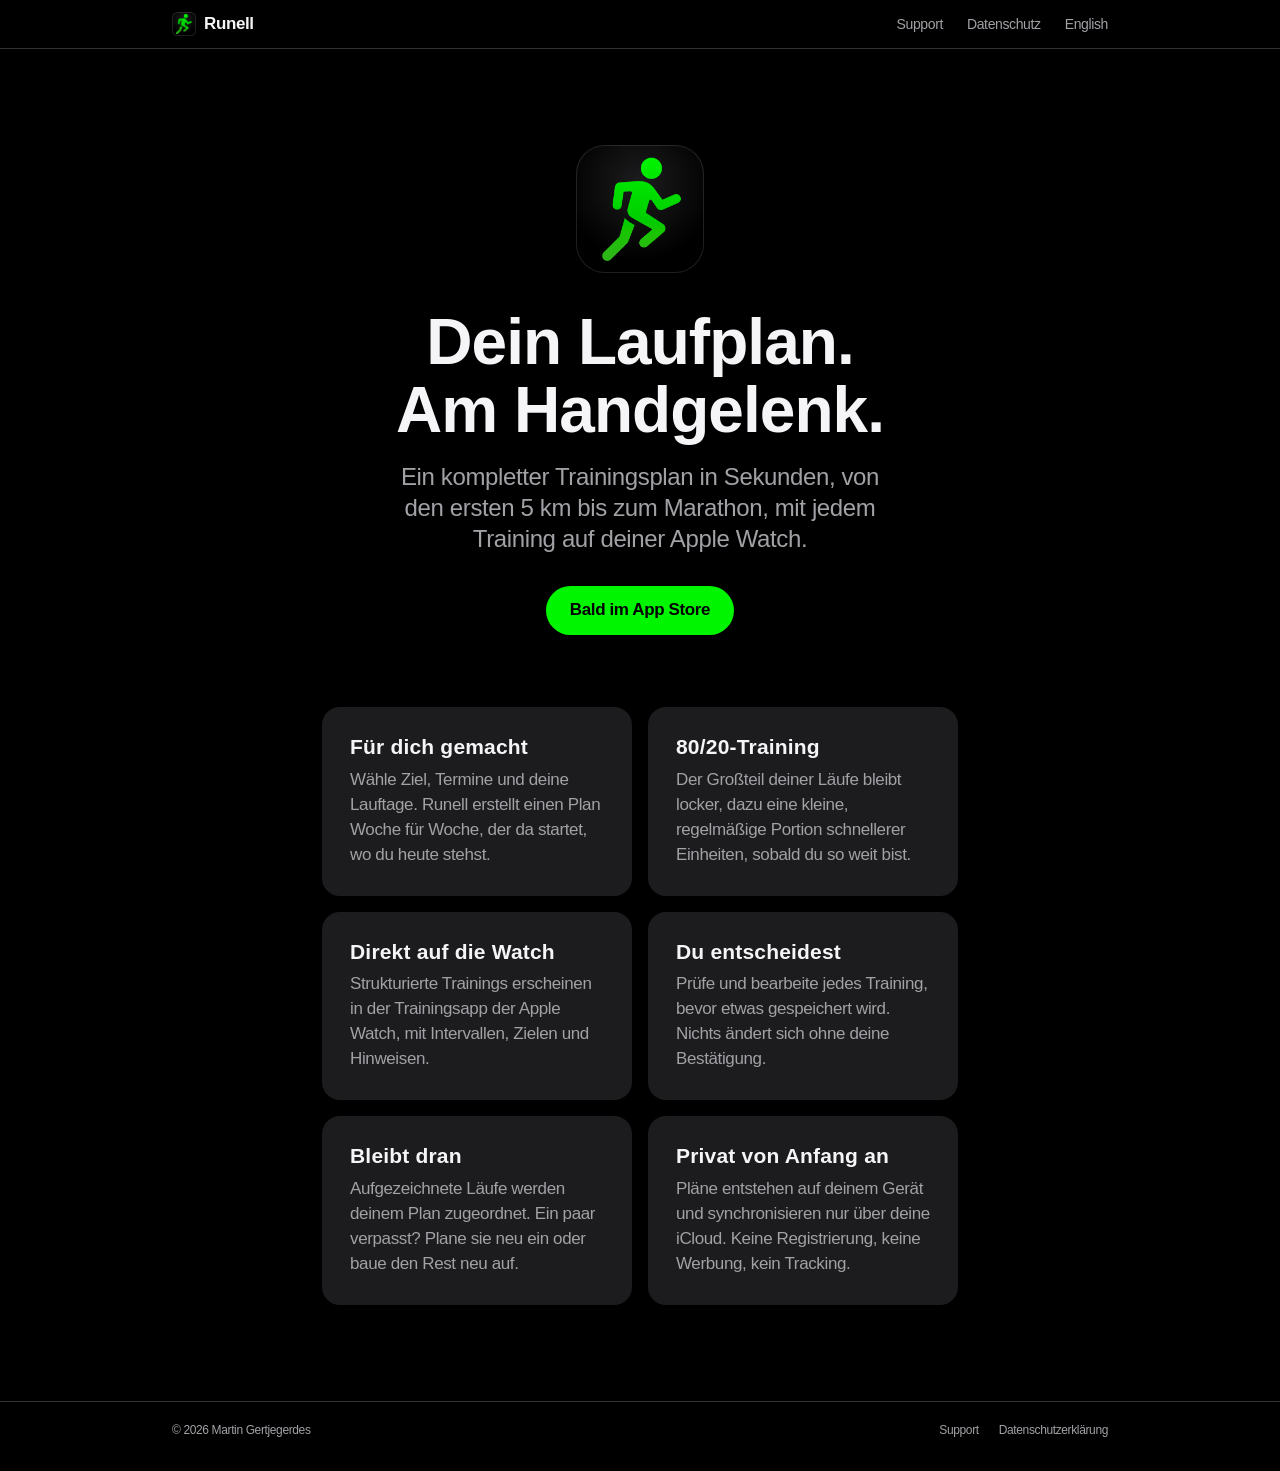
==== de/index.html @ 90acbb0a "Add the Runell website: home, support and privacy policy in English and German Co-Authored-By: Claud" ====
<!doctype html>
<html lang="de">
<head>
    <meta charset="utf-8">
    <meta name="viewport" content="width=device-width, initial-scale=1">
    <title>Runell – Laufpläne für die Apple Watch</title>
    <meta name="description" content="Runell macht aus deinem Laufziel in Sekunden einen kompletten Trainingsplan und bringt jedes Training auf deine Apple Watch.">
    <link rel="stylesheet" href="../assets/style.css">
    <link rel="alternate" hreflang="en" href="../">
</head>
<body>
    <nav class="nav">
        <div class="nav-inner">
            <a class="nav-brand" href="./"><span class="icon" aria-hidden="true"></span>Runell</a>
            <a href="support/">Support</a>
            <a href="privacy/">Datenschutz</a>
            <a href="../" lang="en" hreflang="en">English</a>
        </div>
    </nav>

    <main>
        <section class="hero">
            <span class="icon" role="img" aria-label="App-Symbol von Runell"></span>
            <h1>Dein Laufplan.<br>Am Handgelenk.</h1>
            <p class="tagline">Ein kompletter Trainingsplan in Sekunden, von den ersten 5 km bis zum Marathon, mit jedem Training auf deiner Apple Watch.</p>
            <span class="badge">Bald im App Store</span>
        </section>

        <section class="features">
            <div class="feature">
                <h2>Für dich gemacht</h2>
                <p>Wähle Ziel, Termine und deine Lauftage. Runell erstellt einen Plan Woche für Woche, der da startet, wo du heute stehst.</p>
            </div>
            <div class="feature">
                <h2>80/20-Training</h2>
                <p>Der Großteil deiner Läufe bleibt locker, dazu eine kleine, regelmäßige Portion schnellerer Einheiten, sobald du so weit bist.</p>
            </div>
            <div class="feature">
                <h2>Direkt auf die Watch</h2>
                <p>Strukturierte Trainings erscheinen in der Trainingsapp der Apple Watch, mit Intervallen, Zielen und Hinweisen.</p>
            </div>
            <div class="feature">
                <h2>Du entscheidest</h2>
                <p>Prüfe und bearbeite jedes Training, bevor etwas gespeichert wird. Nichts ändert sich ohne deine Bestätigung.</p>
            </div>
            <div class="feature">
                <h2>Bleibt dran</h2>
                <p>Aufgezeichnete Läufe werden deinem Plan zugeordnet. Ein paar verpasst? Plane sie neu ein oder baue den Rest neu auf.</p>
            </div>
            <div class="feature">
                <h2>Privat von Anfang an</h2>
                <p>Pläne entstehen auf deinem Gerät und synchronisieren nur über deine iCloud. Keine Registrierung, keine Werbung, kein Tracking.</p>
            </div>
        </section>
    </main>

    <footer>
        <div class="footer-inner">
            <span class="copyright">© 2026 Martin Gertjegerdes</span>
            <a href="support/">Support</a>
            <a href="privacy/">Datenschutzerklärung</a>
        </div>
    </footer>
</body>
</html>
---- assets/style.css ----
:root {
    color-scheme: dark;
    --background: #000;
    --surface: #1c1c1e;
    --separator: rgb(84 84 88 / 0.6);
    --label: #f5f5f7;
    --secondary-label: #a1a1a6;
    --accent: #5bf12e;
    --accent: color(display-p3 0.357 0.944 0.178);
    --content-width: 680px;
}

* {
    box-sizing: border-box;
}

html {
    -webkit-text-size-adjust: 100%;
}

body {
    margin: 0;
    background: var(--background);
    color: var(--label);
    font-family: -apple-system, BlinkMacSystemFont, "SF Pro Text", "Helvetica Neue", Helvetica, Arial, sans-serif;
    font-size: 17px;
    line-height: 1.47;
    letter-spacing: -0.022em;
    -webkit-font-smoothing: antialiased;
}

a {
    color: var(--accent);
    text-decoration: none;
}

a:hover {
    text-decoration: underline;
}

/* Navigation */

.nav {
    position: sticky;
    top: 0;
    z-index: 1;
    background: rgb(0 0 0 / 0.72);
    backdrop-filter: saturate(180%) blur(20px);
    -webkit-backdrop-filter: saturate(180%) blur(20px);
    border-bottom: 1px solid var(--separator);
}

.nav-inner {
    display: flex;
    align-items: center;
    gap: 24px;
    max-width: 980px;
    height: 48px;
    margin: 0 auto;
    padding: 0 22px;
    font-size: 14px;
}

.nav-brand {
    display: flex;
    align-items: center;
    gap: 8px;
    margin-right: auto;
    color: var(--label);
    font-weight: 600;
    font-size: 17px;
}

.nav-brand .icon {
    width: 24px;
}

.nav a:not(.nav-brand) {
    color: var(--secondary-label);
}

.nav a:hover,
.nav a[aria-current="page"] {
    color: var(--label);
    text-decoration: none;
}

/* App icon, rebuilt from the icon's own runner artwork */

.icon {
    display: inline-block;
    aspect-ratio: 1;
    border-radius: 22.5%;
    background: radial-gradient(circle at 50% 30%, #1d1d1f, #000 70%);
    box-shadow: inset 0 0 0 1px rgb(255 255 255 / 0.12);
    position: relative;
    flex: none;
}

.icon::after {
    content: "";
    position: absolute;
    inset: 9% 14% 9% 18%;
    background: linear-gradient(to top, #2fb31a, var(--accent));
    -webkit-mask: url("runner.png") center / contain no-repeat;
    mask: url("runner.png") center / contain no-repeat;
}

/* Layout */

main {
    max-width: var(--content-width);
    margin: 0 auto;
    padding: 0 22px 96px;
}

.hero {
    padding: 96px 0 72px;
    text-align: center;
}

.hero .icon {
    width: 128px;
    margin-bottom: 28px;
}

h1 {
    margin: 0;
    font-size: clamp(40px, 8vw, 64px);
    line-height: 1.06;
    letter-spacing: -0.015em;
    font-weight: 700;
    hyphens: auto;
    overflow-wrap: break-word;
}

.hero .tagline {
    margin: 16px auto 0;
    max-width: 520px;
    color: var(--secondary-label);
    font-size: clamp(19px, 3vw, 24px);
    line-height: 1.3;
}

.badge {
    display: inline-block;
    margin-top: 32px;
    padding: 12px 24px;
    border-radius: 980px;
    background: var(--accent);
    color: #000;
    font-weight: 600;
}

.badge:hover {
    text-decoration: none;
    filter: brightness(1.08);
}

.page-header {
    padding: 72px 0 40px;
}

.page-header h1 {
    font-size: clamp(36px, 6vw, 48px);
}

.page-header p {
    margin: 12px 0 0;
    color: var(--secondary-label);
    font-size: 19px;
}

h2 {
    margin: 48px 0 12px;
    font-size: 24px;
    line-height: 1.17;
    letter-spacing: 0.009em;
    font-weight: 600;
}

h3 {
    margin: 28px 0 6px;
    font-size: 17px;
    font-weight: 600;
}

p,
ul {
    margin: 0 0 14px;
}

ul {
    padding-left: 22px;
}

li {
    margin-bottom: 6px;
}

.muted {
    color: var(--secondary-label);
}

/* Feature grid on the home page */

.features {
    display: grid;
    grid-template-columns: repeat(auto-fit, minmax(260px, 1fr));
    gap: 16px;
}

.feature {
    padding: 28px;
    border-radius: 18px;
    background: var(--surface);
}

.feature h2 {
    margin: 0 0 8px;
    font-size: 21px;
}

.feature p {
    margin: 0;
    color: var(--secondary-label);
}

/* Grouped card, like an inset grouped list */

.card {
    margin: 0 0 14px;
    padding: 20px 24px;
    border-radius: 18px;
    background: var(--surface);
}

.card > :last-child {
    margin-bottom: 0;
}

/* Footer */

footer {
    border-top: 1px solid var(--separator);
    color: var(--secondary-label);
    font-size: 12px;
}

.footer-inner {
    display: flex;
    flex-wrap: wrap;
    gap: 8px 20px;
    max-width: 980px;
    margin: 0 auto;
    padding: 20px 22px 32px;
}

.footer-inner .copyright {
    margin-right: auto;
}

footer a {
    color: var(--secondary-label);
}

footer a:hover {
    color: var(--label);
}
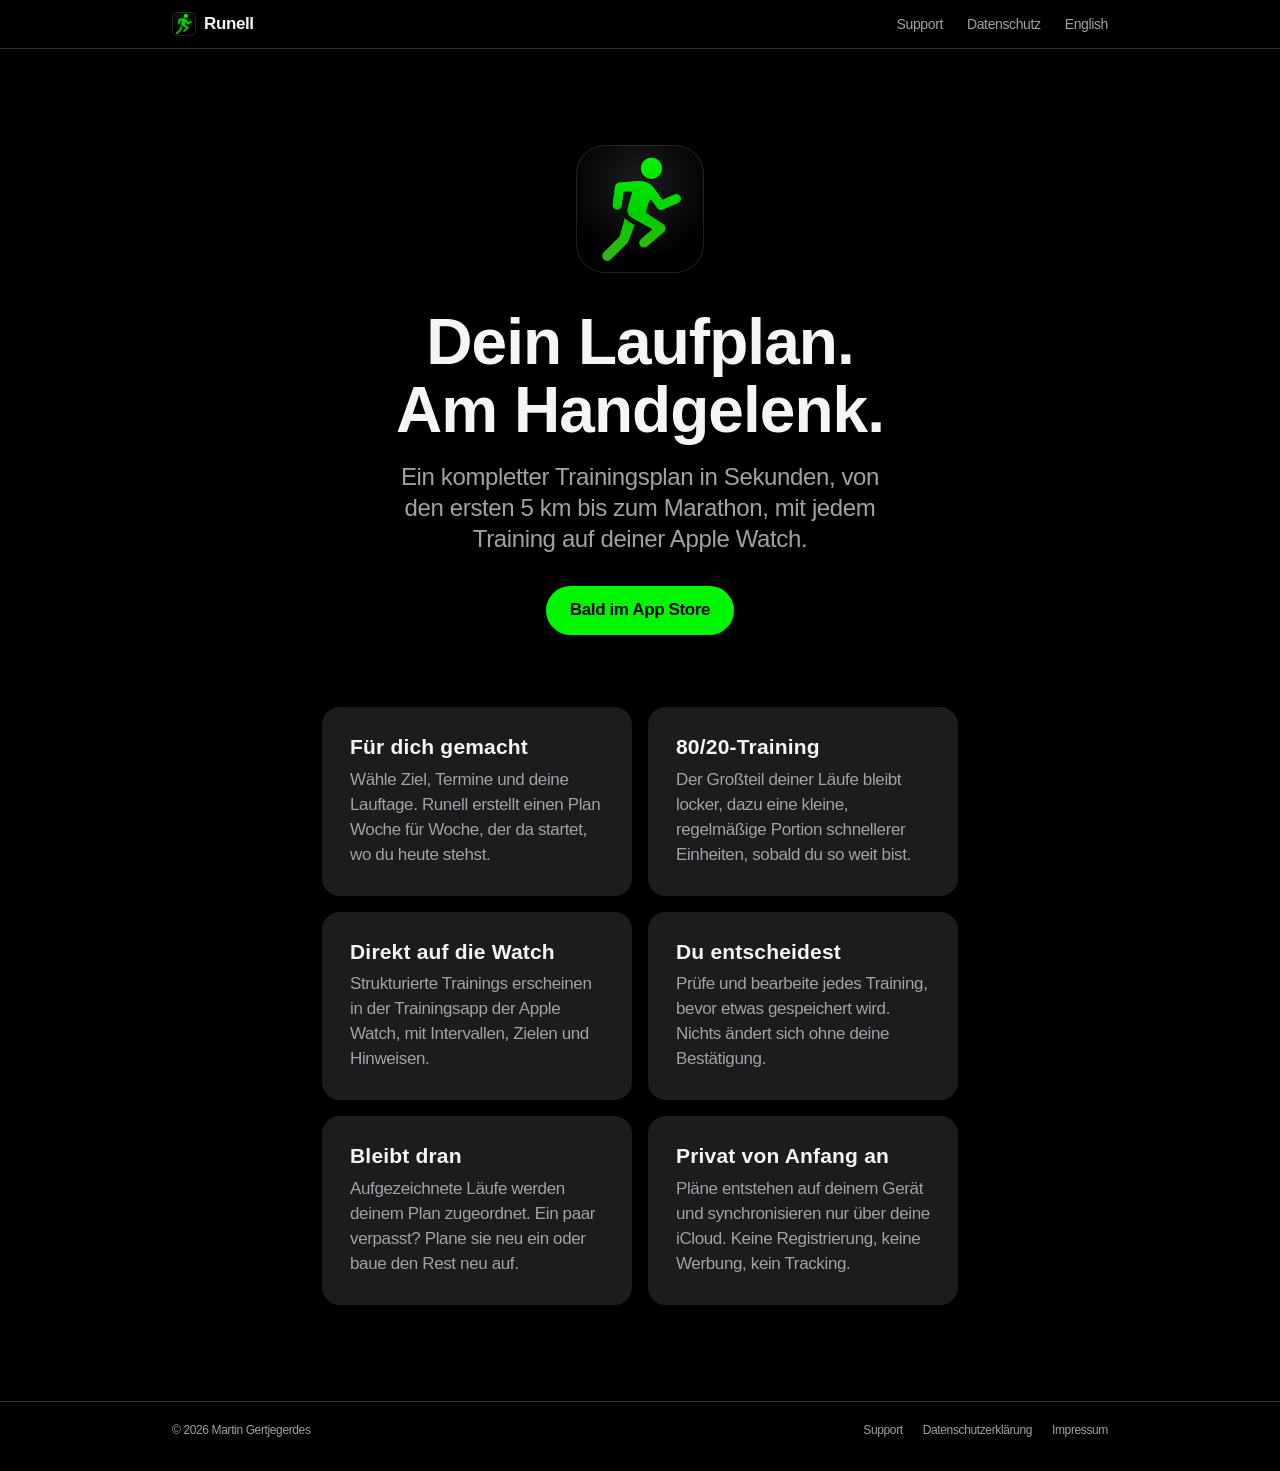
==== commit 9b51afc7: "Add the Impressum and the controller's address in the privacy policy Co-Authored-By: Claude Opus 5.5" ====
--- a/de/index.html
+++ b/de/index.html
@@ -59,6 +59,7 @@
             <span class="copyright">© 2026 Martin Gertjegerdes</span>
             <a href="support/">Support</a>
             <a href="privacy/">Datenschutzerklärung</a>
+            <a href="impressum/">Impressum</a>
         </div>
     </footer>
 </body>
